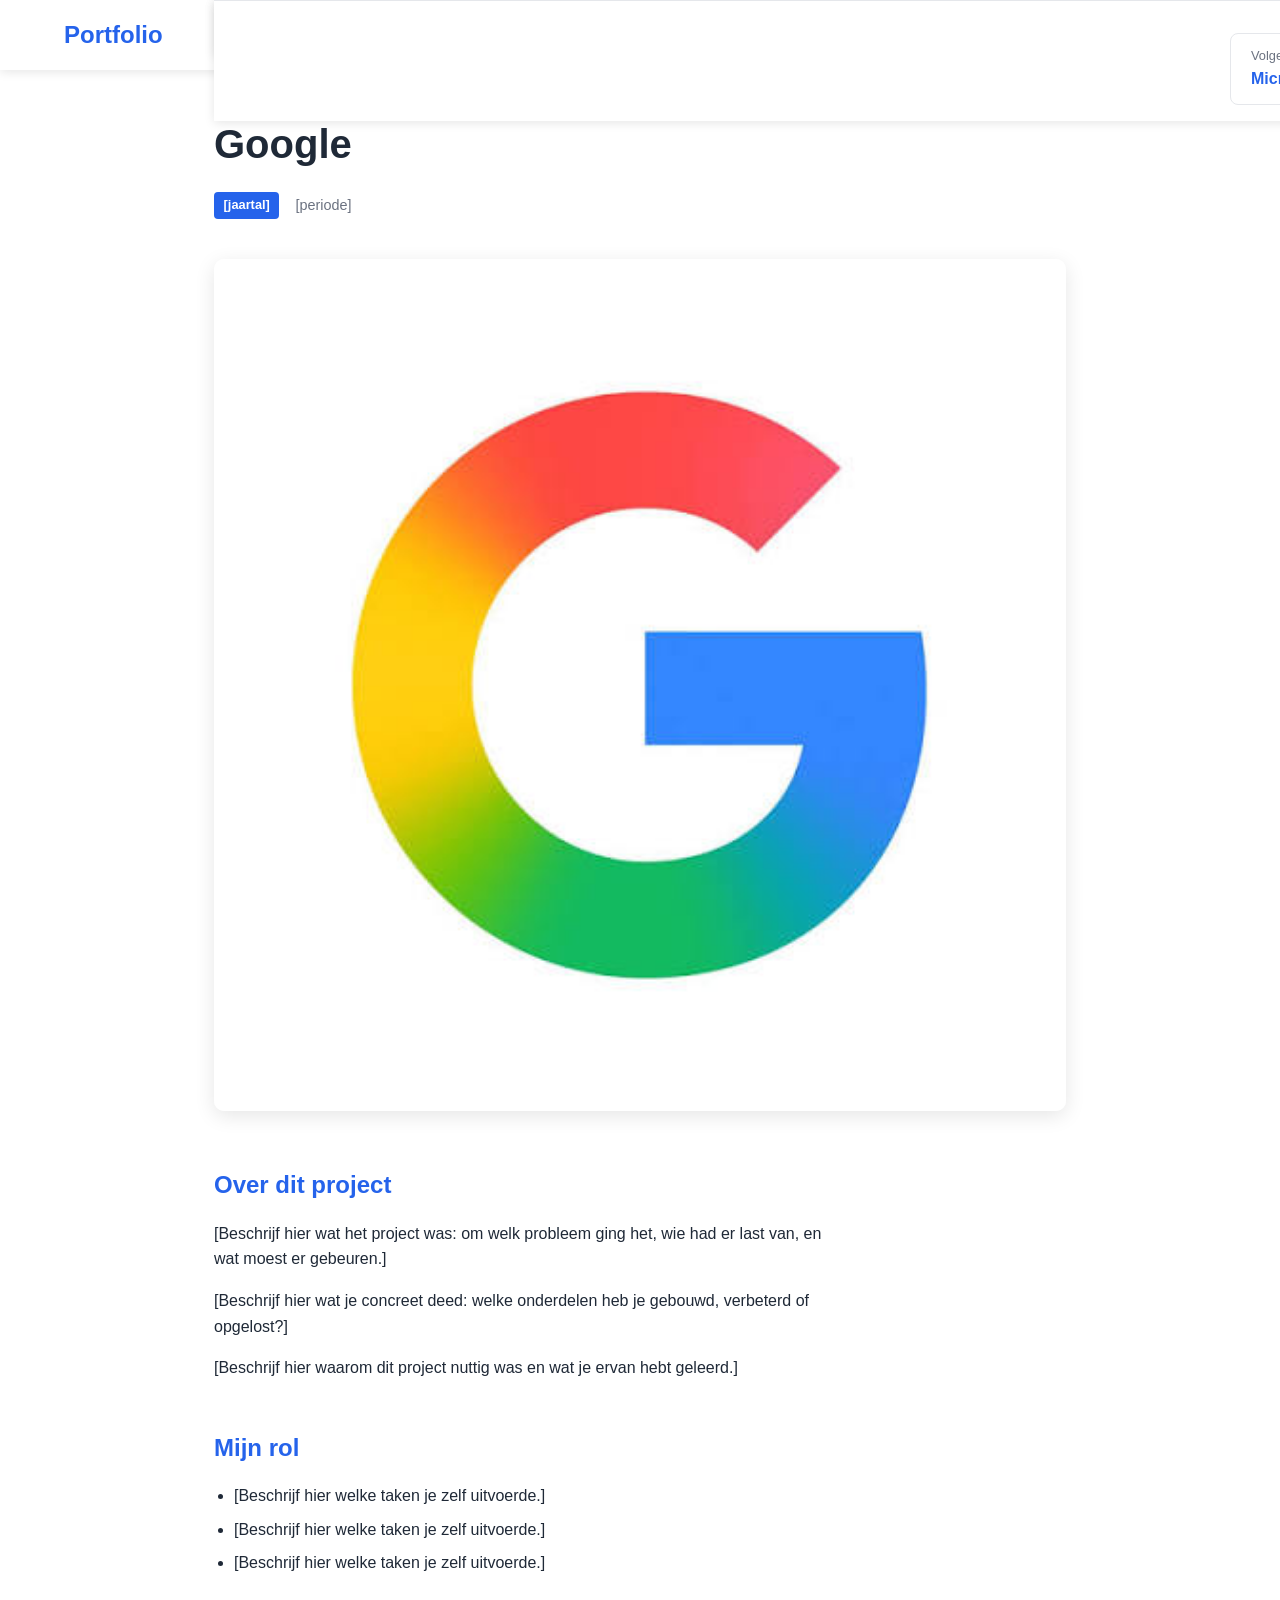
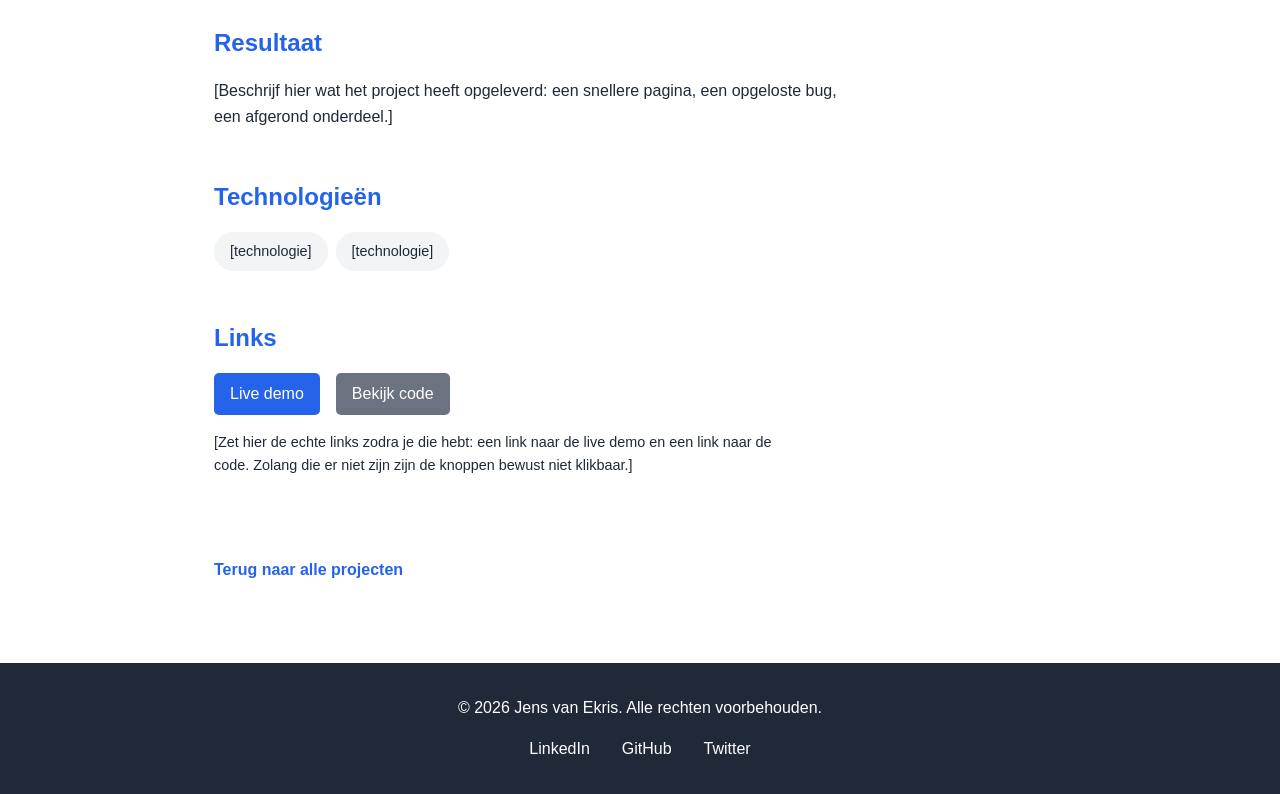
==== project-google.html @ 985e3de1 "Fase 3: detailpagina-sjabloon voor Google Volledige detailpagina die in fase 4 en 5 wordt gekopieerd" ====
<!DOCTYPE html>
<html lang="nl">
<head>
    <meta charset="UTF-8">
    <meta name="viewport" content="width=device-width, initial-scale=1.0">
    <title>Google | Jens van Ekris</title>
    <meta name="description" content="Project bij Google van Jens van Ekris.">
    <link rel="stylesheet" href="css/styles.css">
</head>
<body>
    <header>
        <nav>
            <a class="logo" href="index.html">Portfolio</a>
            <ul class="nav-links">
                <li><a href="index.html">Home</a></li>
                <li><a href="index.html#about">Over Mij</a></li>
                <li><a href="projecten.html">Projecten</a></li>
                <li><a href="index.html#contact">Contact</a></li>
            </ul>
            <div class="hamburger">
                <span></span>
                <span></span>
                <span></span>
            </div>
        </nav>
    </header>

    <main>
        <article class="project-detail">
            <nav class="breadcrumb" aria-label="Kruimelpad">
                <a href="index.html">Home</a>
                <span aria-hidden="true">/</span>
                <a href="projecten.html">Projecten</a>
                <span aria-hidden="true">/</span>
                <span aria-current="page">Google</span>
            </nav>

            <header class="detail-header">
                <h1>Google</h1>
                <p class="detail-meta">
                    <span class="year-badge">[jaartal]</span>
                    <span class="detail-period">[periode]</span>
                </p>
            </header>

            <figure class="detail-media">
                <img src="assets/images/project1.jpg" alt="Afbeelding bij het project Google">
            </figure>
        <section class="detail-section">
                <h2>Over dit project</h2>
                <p>[Beschrijf hier wat het project was: om welk probleem ging het, wie had er last van, en wat moest er gebeuren.]</p>
                <p>[Beschrijf hier wat je concreet deed: welke onderdelen heb je gebouwd, verbeterd of opgelost?]</p>
                <p>[Beschrijf hier waarom dit project nuttig was en wat je ervan hebt geleerd.]</p>
            </section>

            <section class="detail-section">
                <h2>Mijn rol</h2>
                <ul>
                    <li>[Beschrijf hier welke taken je zelf uitvoerde.]</li>
                    <li>[Beschrijf hier welke taken je zelf uitvoerde.]</li>
                    <li>[Beschrijf hier welke taken je zelf uitvoerde.]</li>
                </ul>
            </section>

            <section class="detail-section">
                <h2>Resultaat</h2>
                <p>[Beschrijf hier wat het project heeft opgeleverd: een snellere pagina, een opgeloste bug, een afgerond onderdeel.]</p>
            </section>

            <section class="detail-section">
                <h2>Technologieën</h2>
                <div class="tag-list">
                    <span class="tag">[technologie]</span>
                    <span class="tag">[technologie]</span>
                </div>
            </section>

            <section class="detail-section">
                <h2>Links</h2>
                <div class="project-links">
                    <span class="btn">Live demo</span>
                    <span class="btn btn-secondary">Bekijk code</span>
                </div>
                <p class="placeholder-note">[Zet hier de echte links zodra je die hebt: een link naar de live demo en een link naar de code. Zolang die er niet zijn zijn de knoppen bewust niet klikbaar.]</p>
            </section>

            <nav class="detail-pagination" aria-label="Projectnavigatie">
                <a class="pagination-next" href="project-microsoft.html">
                    <span class="pagination-label">Volgend project</span>
                    <span class="pagination-title">Microsoft</span>
                </a>
            </nav>

            <a href="projecten.html" class="back-link">Terug naar alle projecten</a>
        </article>
    </main>

    <footer>
        <p>&copy; 2026 Jens van Ekris. Alle rechten voorbehouden.</p>
        <div class="social-links">
            <a href="#">LinkedIn</a>
            <a href="#">GitHub</a>
            <a href="#">Twitter</a>
        </div>
    </footer>

    <script src="js/main.js"></script>
</body>
</html>
---- css/styles.css ----
* {
    margin: 0;
    padding: 0;
    box-sizing: border-box;
}

:root {
    --primary-color: #2563eb;
    --secondary-color: #1e40af;
    --text-color: #1f2937;
    --bg-color: #ffffff;
    --bg-secondary: #f3f4f6;
}

html {
    scroll-behavior: smooth;
}

body {
    font-family: 'Segoe UI', Tahoma, Geneva, Verdana, sans-serif;
    line-height: 1.6;
    color: var(--text-color);
}

/* Navigation */
nav {
    display: flex;
    justify-content: space-between;
    align-items: center;
    padding: 1rem 5%;
    background: var(--bg-color);
    position: fixed;
    width: 100%;
    top: 0;
    z-index: 100;
    box-shadow: 0 2px 10px rgba(0, 0, 0, 0.1);
}

.logo {
    font-size: 1.5rem;
    font-weight: bold;
    color: var(--primary-color);
    text-decoration: none;
}

.nav-links {
    display: flex;
    list-style: none;
    gap: 2rem;
}

.nav-links a {
    text-decoration: none;
    color: var(--text-color);
    transition: color 0.3s;
}

.nav-links a:hover {
    color: var(--primary-color);
}

.hamburger {
    display: none;
    flex-direction: column;
    cursor: pointer;
}

.hamburger span {
    width: 25px;
    height: 3px;
    background: var(--text-color);
    margin: 3px 0;
    transition: 0.3s;
}

/* Hero Section */
.hero {
    height: 100vh;
    display: flex;
    align-items: center;
    justify-content: center;
    background: linear-gradient(135deg, var(--primary-color), var(--secondary-color));
    color: white;
    text-align: center;
}

.hero h1 {
    font-size: 3rem;
    margin-bottom: 1rem;
}

.highlight {
    color: #fbbf24;
}

.subtitle {
    font-size: 1.5rem;
    margin-bottom: 2rem;
    opacity: 0.9;
}

.cta-button {
    display: inline-block;
    padding: 1rem 2rem;
    background: white;
    color: var(--primary-color);
    text-decoration: none;
    border-radius: 5px;
    font-weight: bold;
    transition: transform 0.3s, box-shadow 0.3s;
}

.cta-button:hover {
    transform: translateY(-3px);
    box-shadow: 0 5px 20px rgba(0, 0, 0, 0.2);
}

/* Sections */
section {
    padding: 5rem 10%;
}

h2 {
    text-align: center;
    font-size: 2.5rem;
    margin-bottom: 3rem;
    color: var(--primary-color);
}

/* About Section */
.about-content {
    display: grid;
    grid-template-columns: 1fr 2fr;
    gap: 3rem;
    align-items: center;
}

.about-image img {
    width: 100%;
    border-radius: 10px;
    box-shadow: 0 5px 20px rgba(0, 0, 0, 0.1);
}

.skill-tags,
.tag-list {
    display: flex;
    flex-wrap: wrap;
    gap: 0.5rem;
    margin-top: 1rem;
}

.tag {
    padding: 0.5rem 1rem;
    background: var(--bg-secondary);
    border-radius: 20px;
    font-size: 0.9rem;
}

/* Projects Section */
.projects {
    background: var(--bg-secondary);
}

.project-grid {
    display: grid;
    grid-template-columns: repeat(auto-fit, minmax(300px, 1fr));
    gap: 2rem;
}

.project-card {
    background: white;
    border-radius: 10px;
    overflow: hidden;
    box-shadow: 0 5px 15px rgba(0, 0, 0, 0.1);
    transition: transform 0.3s;
}

.project-card:hover {
    transform: translateY(-5px);
}

a.project-card {
    display: block;
    color: inherit;
    text-decoration: none;
}

.projects-intro {
    max-width: 60ch;
    margin: -2rem auto 3rem;
    text-align: center;
    color: #6b7280;
}

.year-badge {
    display: inline-block;
    padding: 0.2rem 0.6rem;
    margin-bottom: 0.6rem;
    background: var(--primary-color);
    color: white;
    border-radius: 4px;
    font-size: 0.8rem;
    font-weight: bold;
}

.nav-links a[aria-current="page"] {
    color: var(--primary-color);
    font-weight: bold;
}

.project-card img {
    width: 100%;
    height: 200px;
    object-fit: cover;
}

.project-info {
    padding: 1.5rem;
}

.project-info h3 {
    margin-bottom: 0.5rem;
}

.project-info p {
    color: #6b7280;
    margin-bottom: 1rem;
}

.project-links {
    display: flex;
    gap: 1rem;
}

.btn {
    display: inline-block;
    padding: 0.5rem 1rem;
    background: var(--primary-color);
    color: white;
    text-decoration: none;
    border-radius: 5px;
    transition: background 0.3s;
}

.btn:hover {
    background: var(--secondary-color);
}

.btn-secondary {
    background: #6b7280;
}

.btn-secondary:hover {
    background: #4b5563;
}

/* Detail Page */
.project-detail {
    max-width: 900px;
    margin: 0 auto;
    padding: 7rem 1.5rem 5rem;
}

.breadcrumb {
    display: flex;
    flex-wrap: wrap;
    gap: 0.5rem;
    margin-bottom: 2rem;
    font-size: 0.9rem;
}

.breadcrumb a {
    color: var(--primary-color);
    text-decoration: none;
}

.breadcrumb a:hover {
    text-decoration: underline;
}

.breadcrumb span[aria-hidden="true"] {
    color: #9ca3af;
}

.breadcrumb [aria-current="page"] {
    color: var(--text-color);
    font-weight: bold;
}

.detail-header h1 {
    font-size: 2.5rem;
    margin-bottom: 1rem;
}

.detail-meta {
    display: flex;
    align-items: center;
    gap: 1rem;
    margin-bottom: 2.5rem;
}

.detail-meta .year-badge {
    margin-bottom: 0;
}

.detail-period {
    color: #6b7280;
    font-size: 0.9rem;
}

.detail-media {
    margin: 0 0 3rem;
}

.detail-media img {
    width: 100%;
    border-radius: 10px;
    box-shadow: 0 5px 20px rgba(0, 0, 0, 0.1);
}

.detail-section {
    padding: 0;
    margin-bottom: 3rem;
}

.detail-section h2 {
    text-align: left;
    font-size: 1.5rem;
    margin-bottom: 1rem;
}

.detail-section p,
.detail-section li {
    max-width: 70ch;
    color: var(--text-color);
}

.detail-section p + p {
    margin-top: 1rem;
}

.detail-section ul {
    padding-left: 1.25rem;
}

.detail-section li + li {
    margin-top: 0.5rem;
}

.detail-section .tag-list {
    margin-top: 0;
}

.placeholder-note {
    margin-top: 1rem;
    color: #9ca3af;
    font-size: 0.9rem;
}

.detail-pagination {
    display: flex;
    justify-content: space-between;
    gap: 1rem;
    flex-wrap: wrap;
    padding-top: 2rem;
    border-top: 1px solid #e5e7eb;
}

.pagination-next {
    margin-left: auto;
    display: flex;
    flex-direction: column;
    padding: 0.75rem 1.25rem;
    border: 1px solid #e5e7eb;
    border-radius: 8px;
    min-width: 200px;
    text-decoration: none;
}

.pagination-next:hover {
    border-color: var(--primary-color);
    background: #fff;
}

.pagination-label {
    font-size: 0.8rem;
    color: #6b7280;
}

.pagination-title {
    font-weight: bold;
    color: var(--primary-color);
}

.back-link {
    display: inline-block;
    margin-top: 2rem;
    color: var(--primary-color);
    font-weight: bold;
    text-decoration: none;
}

.back-link:hover {
    text-decoration: underline;
}

/* Contact Section */
#contact-form {
    max-width: 600px;
    margin: 0 auto;
}

.form-group {
    margin-bottom: 1.5rem;
}

.form-group label {
    display: block;
    margin-bottom: 0.5rem;
    font-weight: bold;
}

.form-group input,
.form-group textarea {
    width: 100%;
    padding: 0.75rem;
    border: 1px solid #d1d5db;
    border-radius: 5px;
    font-size: 1rem;
}

.form-group input:focus,
.form-group textarea:focus {
    outline: none;
    border-color: var(--primary-color);
    box-shadow: 0 0 0 3px rgba(37, 99, 235, 0.1);
}

/* Footer */
footer {
    background: var(--text-color);
    color: white;
    text-align: center;
    padding: 2rem 10%;
}

.social-links {
    margin-top: 1rem;
    display: flex;
    justify-content: center;
    gap: 2rem;
}

.social-links a {
    color: white;
    text-decoration: none;
    transition: color 0.3s;
}

.social-links a:hover {
    color: var(--primary-color);
}

/* Mobile Responsive */
@media (max-width: 768px) {
    .nav-links {
        display: none;
        position: absolute;
        top: 70px;
        left: 0;
        width: 100%;
        background: white;
        flex-direction: column;
        align-items: center;
        padding: 2rem;
        box-shadow: 0 5px 10px rgba(0, 0, 0, 0.1);
    }

    .nav-links.active {
        display: flex;
    }

    .hamburger {
        display: flex;
    }

    .hero h1 {
        font-size: 2rem;
    }

    .about-content {
        grid-template-columns: 1fr;
    }
}
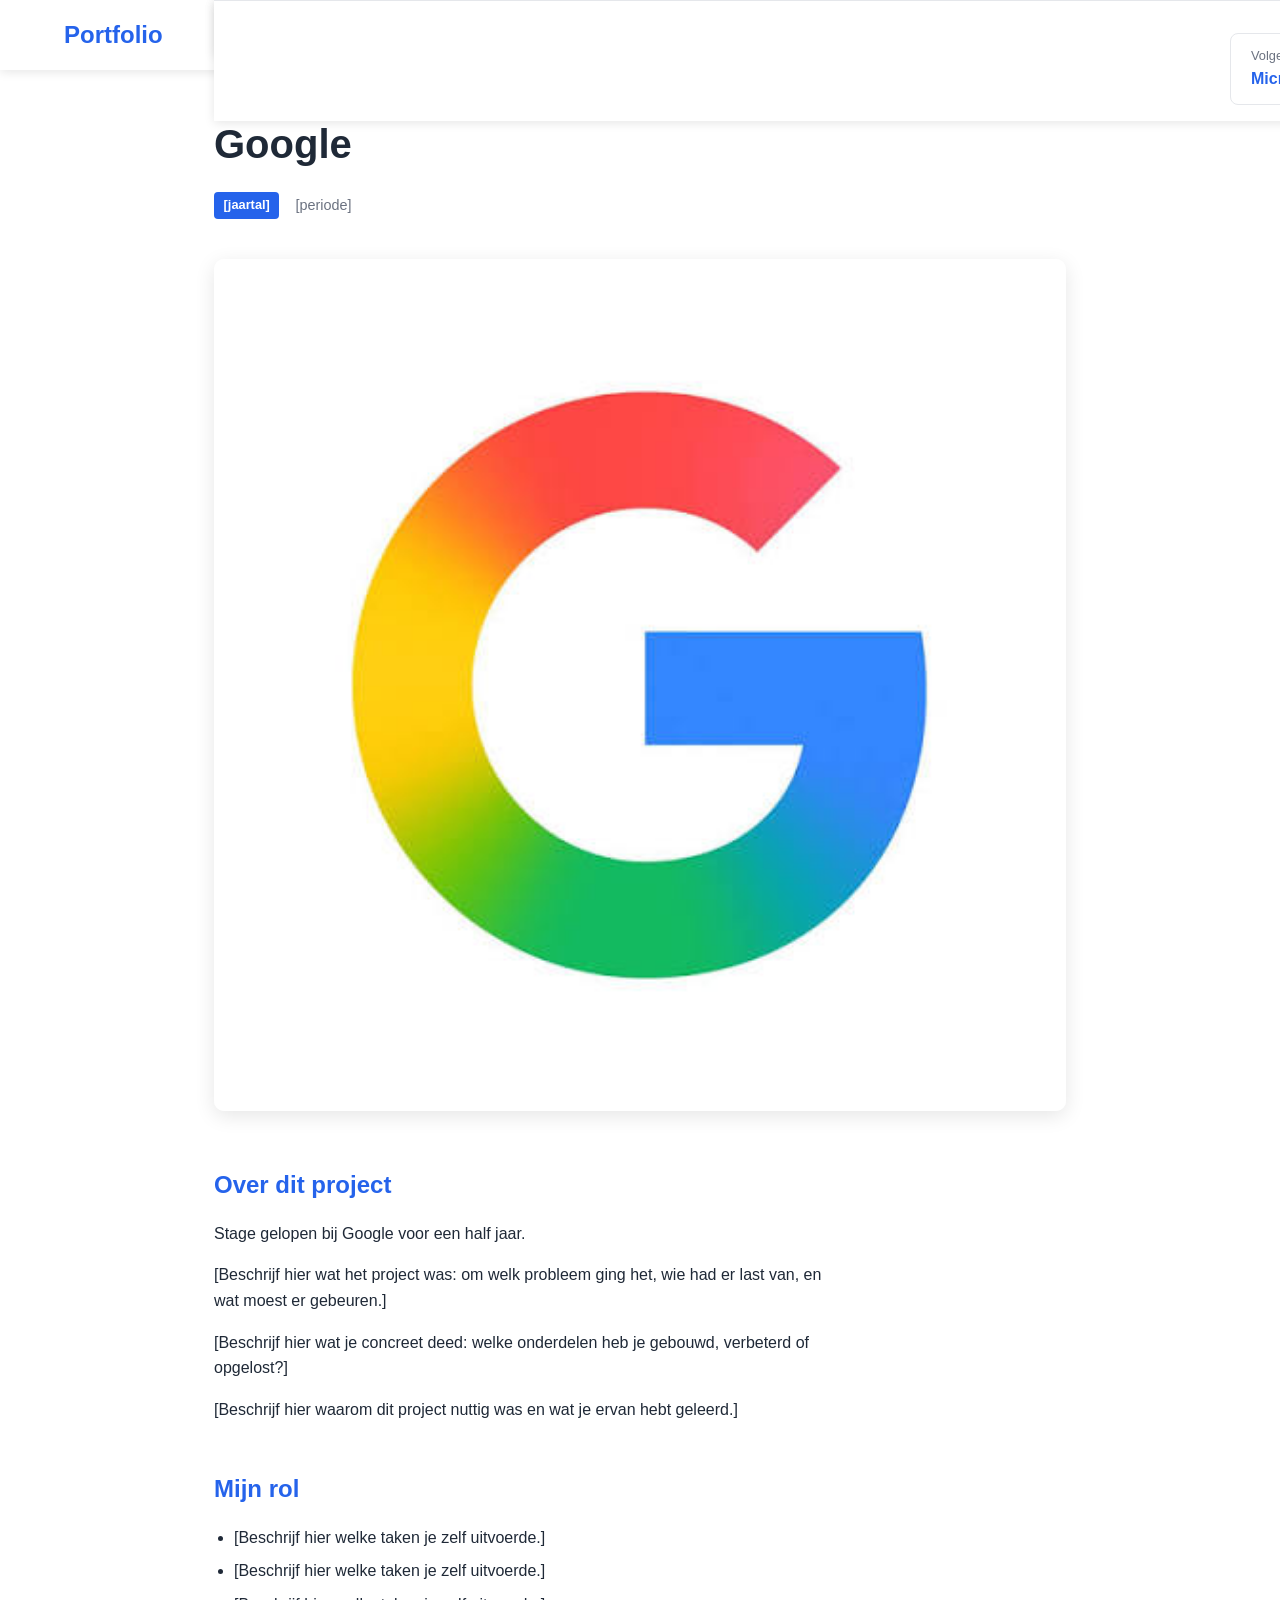
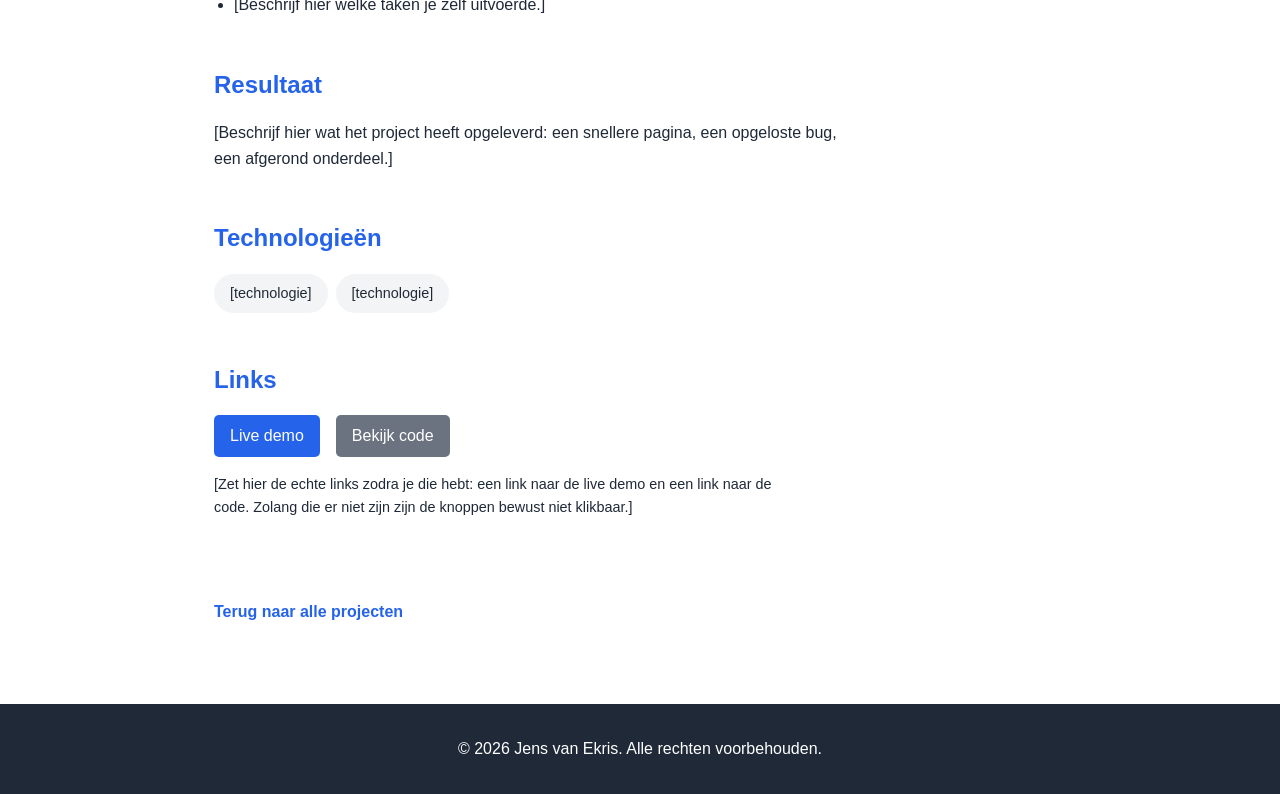
==== commit 3fe04eb7: "Fase 7 tot en met 9: navigatie, responsive en opruimen Fase 7 - detailpagina-klassen toegevoegd aan " ====
--- a/project-google.html
+++ b/project-google.html
@@ -48,6 +48,7 @@
             </figure>
         <section class="detail-section">
                 <h2>Over dit project</h2>
+                <p>Stage gelopen bij Google voor een half jaar.</p>
                 <p>[Beschrijf hier wat het project was: om welk probleem ging het, wie had er last van, en wat moest er gebeuren.]</p>
                 <p>[Beschrijf hier wat je concreet deed: welke onderdelen heb je gebouwd, verbeterd of opgelost?]</p>
                 <p>[Beschrijf hier waarom dit project nuttig was en wat je ervan hebt geleerd.]</p>
@@ -97,11 +98,7 @@
 
     <footer>
         <p>&copy; 2026 Jens van Ekris. Alle rechten voorbehouden.</p>
-        <div class="social-links">
-            <a href="#">LinkedIn</a>
-            <a href="#">GitHub</a>
-            <a href="#">Twitter</a>
-        </div>
+
     </footer>
 
     <script src="js/main.js"></script>
--- a/css/styles.css
+++ b/css/styles.css
@@ -161,6 +161,11 @@
     background: var(--bg-secondary);
 }
 
+.projects-footer {
+    margin-top: 3rem;
+    text-align: center;
+}
+
 .project-grid {
     display: grid;
     grid-template-columns: repeat(auto-fit, minmax(300px, 1fr));
@@ -366,8 +371,8 @@
     border-top: 1px solid #e5e7eb;
 }
 
+.pagination-prev,
 .pagination-next {
-    margin-left: auto;
     display: flex;
     flex-direction: column;
     padding: 0.75rem 1.25rem;
@@ -377,6 +382,11 @@
     text-decoration: none;
 }
 
+.pagination-next {
+    margin-left: auto;
+}
+
+.pagination-prev:hover,
 .pagination-next:hover {
     border-color: var(--primary-color);
     background: #fff;
@@ -491,4 +501,34 @@
     .about-content {
         grid-template-columns: 1fr;
     }
-}
+
+    .project-grid {
+        grid-template-columns: 1fr;
+    }
+
+    .detail-header h1 {
+        font-size: 1.75rem;
+    }
+
+    .detail-meta {
+        flex-wrap: wrap;
+    }
+
+    .detail-pagination {
+        flex-direction: column;
+    }
+
+    .pagination-prev,
+    .pagination-next {
+        min-width: 0;
+        width: 100%;
+    }
+
+    .pagination-next {
+        margin-left: 0;
+    }
+
+    .projects-intro {
+        margin-top: -1rem;
+    }
+}
